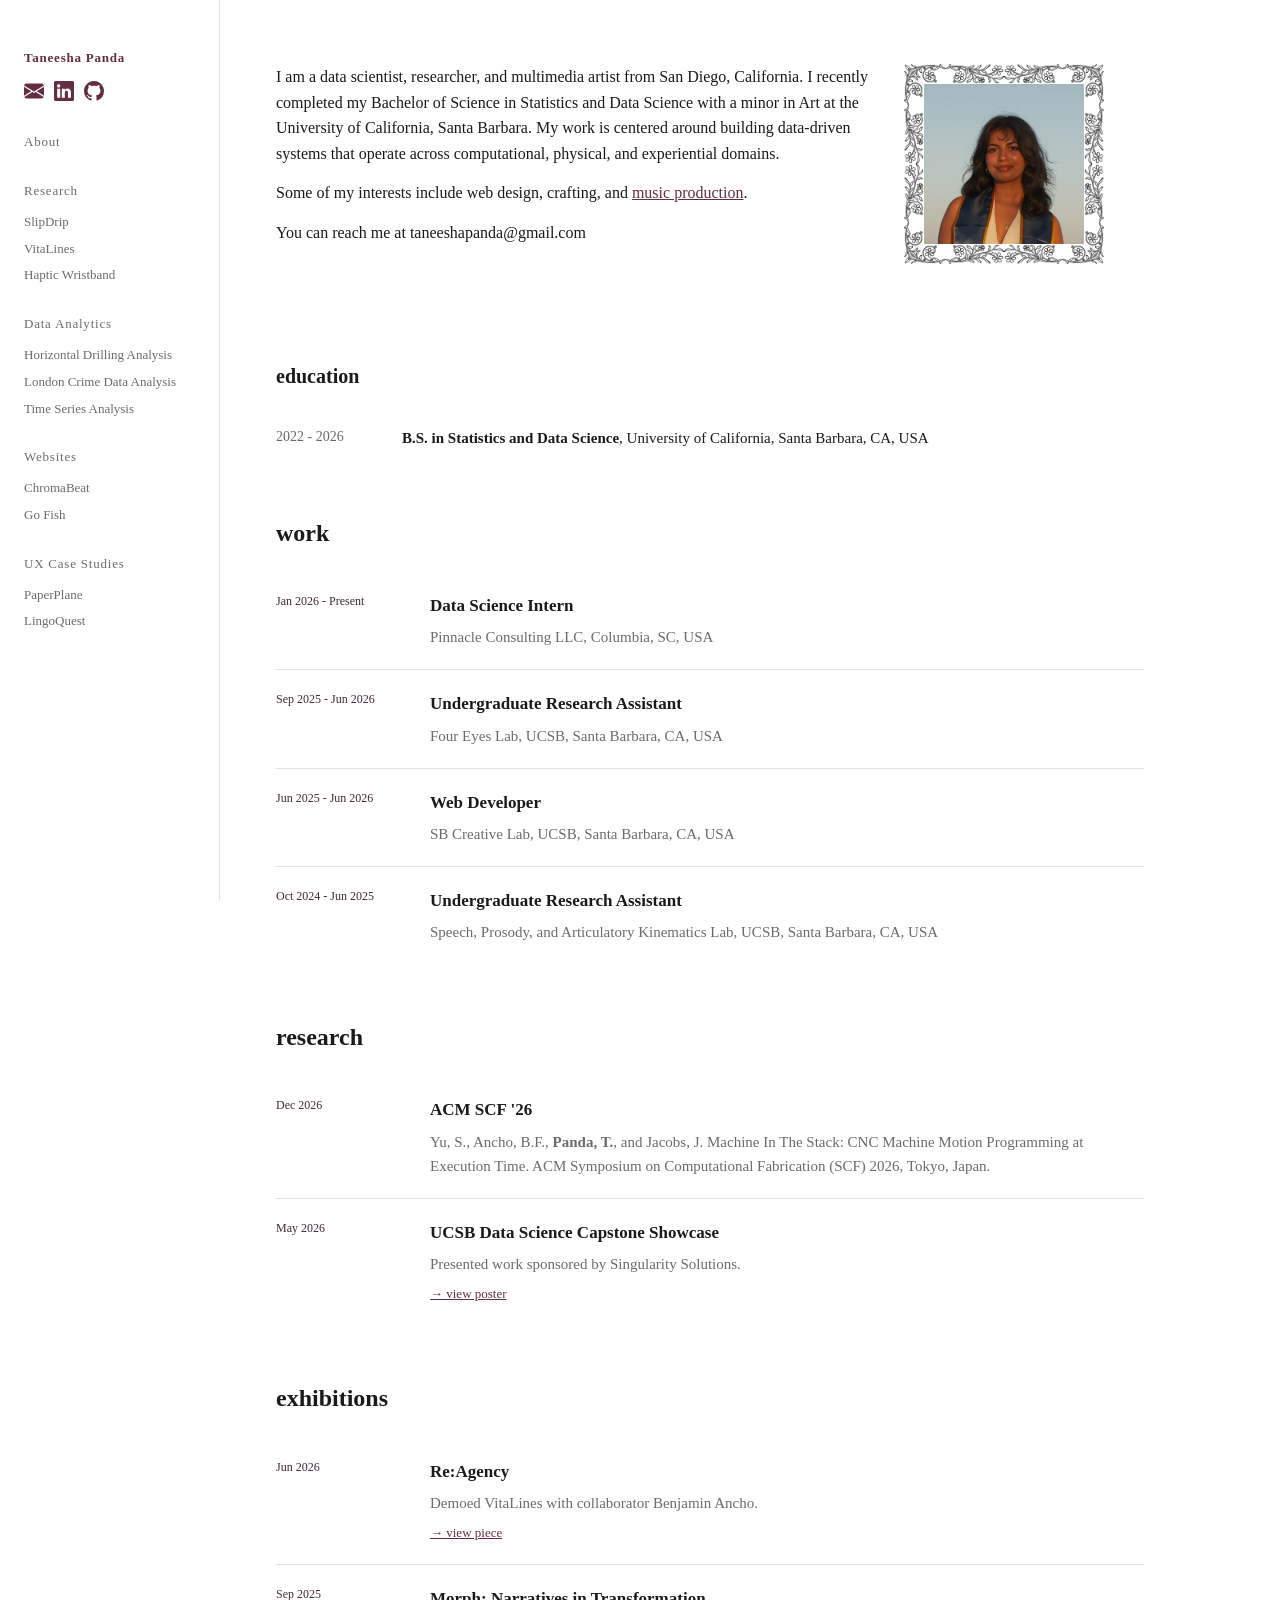
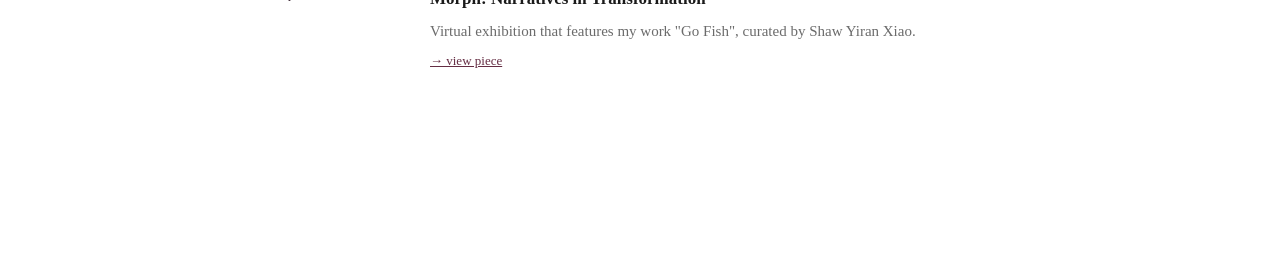
==== index.html @ 79573418 "add files" ====
<!DOCTYPE html>
<html lang="en">
<head>
<meta charset="UTF-8">
<meta name="viewport" content="width=device-width, initial-scale=1.0">
<title>About</title>
<link rel="stylesheet" href="styles.css">
</head>
<body>

 <aside>
  <a class="site-name active" href="index.html"><strong>Taneesha Panda</strong></a>
  <div class="sidebar-links" aria-label="Contact and social links">
    <a rel="noopener noreferrer" href="mailto:taneeshapanda@gmail.com">
      <svg xmlns="http://www.w3.org/2000/svg" width="20" height="20" fill="currentColor" viewBox="0 0 16 16"><path d="M.05 3.555A2 2 0 0 1 2 2h12a2 2 0 0 1 1.95 1.555L8 8.414zM0 4.697v7.104l5.803-3.558zM6.761 8.83l-6.57 4.027A2 2 0 0 0 2 14h12a2 2 0 0 0 1.808-1.144l-6.57-4.027L8 9.586zm3.436-.586L16 11.801V4.697z"></path></svg>
    </a>
    <a href="https://www.linkedin.com/in/taneesha-panda-b0915b29a/">
      <svg xmlns="http://www.w3.org/2000/svg" width="20" height="20" fill="currentColor" viewBox="0 0 16 16"><path d="M0 1.146C0 .513.526 0 1.175 0h13.65C15.474 0 16 .513 16 1.146v13.708c0 .633-.526 1.146-1.175 1.146H1.175C.526 16 0 15.487 0 14.854zm4.943 12.248V6.169H2.542v7.225zm-1.2-8.212c.837 0 1.358-.554 1.358-1.248-.015-.709-.52-1.248-1.342-1.248S2.4 3.226 2.4 3.934c0 .694.521 1.248 1.327 1.248zm4.908 8.212V9.359c0-.216.016-.432.08-.586.173-.431.568-.878 1.232-.878.869 0 1.216.662 1.216 1.634v3.865h2.401V9.25c0-2.22-1.184-3.252-2.764-3.252-1.274 0-1.845.7-2.165 1.193v.025h-.016l.016-.025V6.169h-2.4c.03.678 0 7.225 0 7.225z"></path></svg>
    </a>
    <a href="https://github.com/taneeshapanda21">
      <svg xmlns="http://www.w3.org/2000/svg" width="20" height="20" fill="currentColor" viewBox="0 0 16 16"><path d="M8 0C3.58 0 0 3.58 0 8c0 3.54 2.29 6.53 5.47 7.59.4.07.55-.17.55-.38 0-.19-.01-.82-.01-1.49-2.01.37-2.53-.49-2.69-.94-.09-.23-.48-.94-.82-1.13-.28-.15-.68-.52-.01-.53.63-.01 1.08.58 1.23.82.72 1.21 1.87.87 2.33.66.07-.52.28-.87.51-1.07-1.78-.2-3.64-.89-3.64-3.95 0-.87.31-1.59.82-2.15-.08-.2-.36-1.02.08-2.12 0 0 .67-.21 2.2.82.64-.18 1.32-.27 2-.27s1.36.09 2 .27c1.53-1.04 2.2-.82 2.2-.82.44 1.1.16 1.92.08 2.12.51.56.82 1.27.82 2.15 0 3.07-1.87 3.75-3.65 3.95.29.25.54.73.54 1.48 0 1.07-.01 1.93-.01 2.2 0 .21.15.46.55.38A8.01 8.01 0 0 0 16 8c0-4.42-3.58-8-8-8"></path></svg>
    </a>
  </div>
  <a class="top-link" href="index.html">About</a>

  <div class="nav-group">
    <h3>Research</h3>
    <a href="slipdrip.html">SlipDrip</a>
    <a href="vitalines.html">VitaLines</a>
    <a href="wristband.html">Haptic Wristband</a>
  </div>

  <div class="nav-group">
    <h3>Data Analytics</h3>
    <a href="horizontal-drilling.html">Horizontal Drilling Analysis</a>
    <a href="london-crime.html">London Crime Data Analysis</a>
    <a href="smartwatch-data.html">Time Series Analysis</a>
  </div>

  <div class="nav-group">
    <h3>Websites</h3>
    <a href="chromabeat.html">ChromaBeat</a>
    <a href="go-fish.html">Go Fish</a>
  </div>

  <div class="nav-group">
    <h3>UX Case Studies</h3>
    <a href="paperplane.html">PaperPlane</a>
    <a href="lingoquest.html">LingoQuest</a>
  </div>
</aside>

  <main>
    <section id="bio">
      <div class="about-grid">
        <div>
          <p> I am a data scientist, researcher, and multimedia artist from San Diego, California. 
            I recently completed my Bachelor of Science in Statistics and Data Science with a minor in Art at the University of California, Santa Barbara. 
            My work is centered around building data-driven systems that operate across computational, physical, and experiential domains.
           </p>

          <p> Some of my interests include web design, crafting, and <a href="https://open.spotify.com/artist/4vABCvuelMAEMd6Cy0Afis?si=J0LXGz37RMyeDAVAYNyUkw">music production</a>.</p>
          <p> You can reach me at taneeshapanda@gmail.com</p>
          
        </div>
        <div class="bio-profile">
          <div class="bio-portrait-frame">
            <img class="bio-portrait" src="assets/pfp.JPG" alt="Taneesha Panda">
            <img class="bio-portrait-border" src="assets/border.png" alt="" aria-hidden="true">
          </div>
        </div>
      </div>
    </section>

    
    <section id="education">
      <h2>education</h2>
      <div class="timeline-row">
        <span class="years">2022 - 2026</span>
        <span><strong>B.S. in Statistics and Data Science</strong>, University of California, Santa Barbara, CA, USA</span>
      </div>
    </section>

    <section id="work">
      <h2>work</h2>
      <div class="featured-item">
        <span class="tag">Jan 2026 - Present</span>
        <div>
          <h3>Data Science Intern</h3>
          <p>Pinnacle Consulting LLC, Columbia, SC, USA</p>
        </div>
      </div>

      <div class="featured-item">
        <span class="tag">Sep 2025 - Jun 2026</span>
        <div>
          <h3>Undergraduate Research Assistant</h3>
          <p>Four Eyes Lab, UCSB, Santa Barbara, CA, USA</p>
        </div>
      </div>

      <div class="featured-item">
        <span class="tag">Jun 2025 - Jun 2026</span>
        <div>
          <h3>Web Developer</h3>
          <p>SB Creative Lab, UCSB, Santa Barbara, CA, USA</p>
        </div>
      </div>

      <div class="featured-item">
        <span class="tag">Oct 2024 - Jun 2025</span>
        <div>
          <h3>Undergraduate Research Assistant</h3>
          <p>Speech, Prosody, and Articulatory Kinematics Lab, UCSB, Santa Barbara, CA, USA</p>
        </div>
      </div>
    </section>

    <section id="research">
      <h2>research</h2>
      <div class="featured-item">
        <span class="tag">Dec 2026</span>
        <div>
          <h3>ACM SCF '26</h3>
          <p>Yu, S., Ancho, B.F., <strong>Panda, T.</strong>, and Jacobs, J.
            Machine In The Stack: CNC Machine Motion Programming at Execution Time. ACM Symposium on Computational Fabrication (SCF) 2026, Tokyo, Japan.</p>
            <!-- <a class="item-link" href="assets/scf-26.pdf"> → view paper</a> -->
        </div> 
      </div>

      <div class="featured-item">
        <span class="tag">May 2026</span>
        <div>
          <h3>UCSB Data Science Capstone Showcase</h3>
          <p> Presented work sponsored by Singularity Solutions.</p>
          <a class="item-link" href="https://pstat197.github.io/projects/projects-25-26.html#singularity-solutions">→ view poster</a>
        </div>
      </div>
    </section>

    <section id="exhibitions">
      <h2>exhibitions</h2>

      <div class="featured-item">
        <span class="tag">Jun 2026</span>
        <div>
          <h3>Re:Agency</h3>
          <p> Demoed VitaLines with collaborator Benjamin Ancho.</p>
          <a class="item-link" href="https://show.mat.ucsb.edu/">→ view piece</a>
        </div>
      </div>

      <div class="featured-item">
        <span class="tag">Sep 2025</span>
        <div>
          <h3>Morph: Narratives in Transformation</h3>
          <p> Virtual exhibition that features my work "Go Fish", curated by Shaw Yiran Xiao. </p>
          <a class="item-link" href="https://newart.city/show/morph-narratives-in-transformation">→ view piece</a>
        </div>
      </div>
    </section>
  </main>

</body>
</html>
---- styles.css ----
:root {
  --bg: #ffffff;
    --text: #1a1a1a;
    --muted: #6b6b6b;
    --accent: #3e2a37;
    --link: #652d43;
    --border: #e5e2da;
    --font: 'Inter', -apple-system, 'Segoe UI', sans-serif;
}

* { box-sizing: border-box; }

body {
  margin: 0;
  background: var(--bg);
  color: var(--text);
  font-family: var(--serif);
  line-height: 1.6;
  display: flex;
  min-height: 100vh;
}

/*sidebar */
aside {
  width: 220px;
  flex-shrink: 0;
  padding: 48px 24px;
  border-right: 1px solid var(--border);
  font-family: var(--mono);
  font-size: 14px;
  position: sticky;
  top: 0;
  height: 100vh;
  overflow-y: auto;
}

aside .site-name {
  color: var(--link);
  font-size: 13px;
  letter-spacing: 0.06em;
  font-weight: 500;
  text-decoration: none;
  display: block;
  margin-bottom: 12px;
}

.sidebar-links {
  display: flex;
  gap: 10px;
  margin-bottom: 24px;
}
.sidebar-links a { display: block; }
.sidebar-links img { display: block; width: 20px; height: 20px; object-fit: contain; }

aside > a.top-link {
  display: block;
  color: var(--muted);
  font-size: 13px;
  letter-spacing: 0.06em;
  font-weight: 500;
  text-decoration: none;
  margin-bottom: 24px;
}
aside > a.top-link:hover,
aside > a.top-link.active { color: var(--link); }

aside .nav-group { margin-top: 28px; }
aside .nav-group h3 {
  font-size: 13px;
  letter-spacing: 0.06em;
  color: var(--muted);
  margin: 0 0 10px;
  font-weight: 500;
}
aside .nav-group a {
  display: block;
  font-size: 13px;
  color: var(--muted);
  text-decoration: none;
  margin-bottom: 6px;
}
aside .nav-group a:hover,
aside .nav-group a.active { color: var(--link); }

main {
  flex: 1;
  max-width: 980px;
  padding: 64px 56px 120px;
}

section { margin-bottom: 54px; }
#bio { margin-bottom: 96px; }
a { color: var(--link); }


/* about */
.glyph { font-size: 56px; font-weight: 400; margin: 0 0 48px; }

.about-grid {
  display: grid;
  grid-template-columns: minmax(0, 1.4fr) 240px;
  gap: 32px;
}
.about-grid p { margin: 0 0 14px; }
.bio-profile { display: flex; flex-direction: column; align-items: flex-start; }
.bio-portrait-frame {
  width: 200px;
  height: 200px;
  position: relative;
  justify-self: start;
}
.bio-portrait {
  position: absolute;
  inset: 20px;
  width: 160px;
  height: 160px;
  object-fit: cover;
}
.bio-portrait-border {
  position: absolute;
  inset: 0;
  width: 100%;
  height: 100%;
  object-fit: contain;
  pointer-events: none;
}

.relevant-links ul {
  display: flex;
  gap: 14px;
  list-style: none;
  padding: 0;
  margin: 14px 20px 0;
}
.relevant-links li { margin: 0; }
.relevant-links a { display: block; }
.relevant-links img { display: block; }

#featured h2, #education h2 { font-size: 20px; margin-bottom: 24px; }

.featured-item {
  display: grid;
  grid-template-columns: 130px 1fr;
  gap: 24px;
  padding: 20px 0;
  border-bottom: 1px solid var(--border);
}
.featured-item:last-child { border-bottom: none; }
.featured-item .tag {
  font-family: var(--mono);
  font-size: 12px;
  color: var(--accent);
}
.featured-item h3 { margin: 0 0 6px; font-size: 17px; }
.featured-item p { margin: 0; color: var(--muted); font-size: 15px; }
.featured-item a.item-link { font-family: var(--mono); font-size: 13px; display: inline-block; margin-top: 8px; }

.timeline-row {
  display: flex;
  gap: 16px;
  padding: 10px 0;
  border-bottom: 1px solid var(--border);
  font-size: 15px;
  flex-wrap: wrap;
}
.timeline-row:last-child { border-bottom: none; }
.timeline-row .years { font-family: var(--mono); color: var(--muted); width: 110px; flex-shrink: 0; font-size: 14px; }




/* project page  */
.project-header { margin-bottom: 20px; max-width: 980px; }
.project-header .tag {
  font-family: var(--mono);
  font-size: 12px;
  color: var(--accent);
  display: block;
  margin-bottom: 10px;
}
.project-header h1 { font-size: 32px; margin: 0 0 10px; }
.project-header .meta { font-family: var(--mono); font-size: 13px; color: var(--muted); }

.project-body p { margin: 0 0 20px; }
.project-links {
  font-family: var(--mono);
  font-size: 14px;
  margin: 24px 0 40px;
}
.project-links a { display: inline-block; margin-right: 20px; }

.project-media { display: grid; gap: 16px; margin-top: 32px; }
.project-media img, .project-media video { width: 100%; display: block; }

.back-link { font-family: var(--mono); font-size: 13px; display: inline-block; margin-top: 40px; }

@media (max-width: 800px) {
  body { flex-direction: column; }
  aside { position: static; height: auto; width: 100%; border-right: none; border-bottom: 1px solid var(--border); }
  .about-grid, .featured-item { grid-template-columns: 1fr; }
  .bio-portrait-frame { width: 128px; height: 128px; }
  .bio-portrait { inset: 14px; width: 100px; height: 100px; }
}
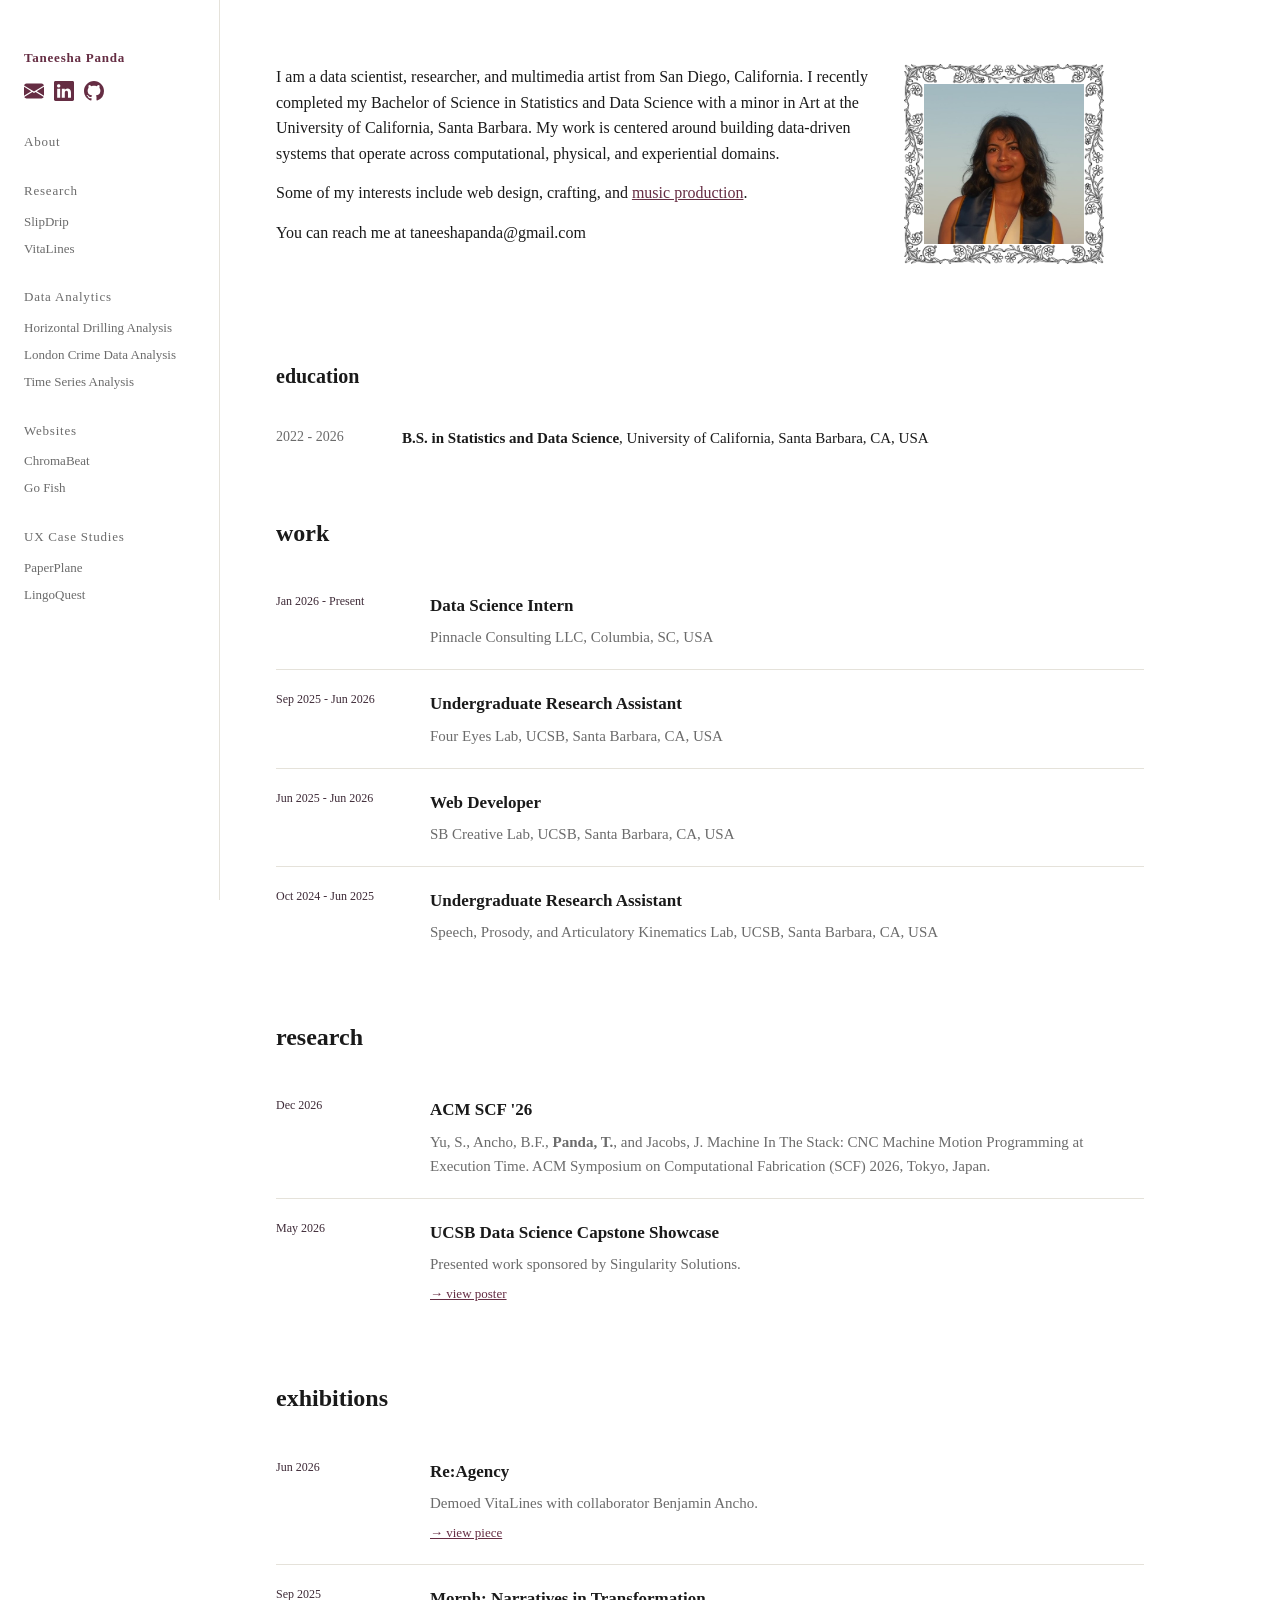
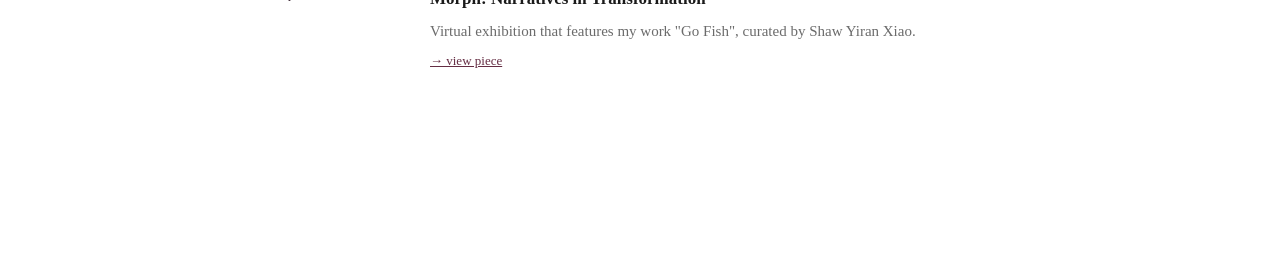
==== commit 068dc935: "edit navbar" ====
--- a/index.html
+++ b/index.html
@@ -27,7 +27,6 @@
     <h3>Research</h3>
     <a href="slipdrip.html">SlipDrip</a>
     <a href="vitalines.html">VitaLines</a>
-    <a href="wristband.html">Haptic Wristband</a>
   </div>
 
   <div class="nav-group">
--- a/styles.css
+++ b/styles.css
@@ -32,7 +32,12 @@
   top: 0;
   height: 100vh;
   overflow-y: auto;
-}
+  scrollbar-width: none;
+  -ms-overflow-style: none;
+}
+
+aside::-webkit-scrollbar { display: none; }
+
 
 aside .site-name {
   color: var(--link);
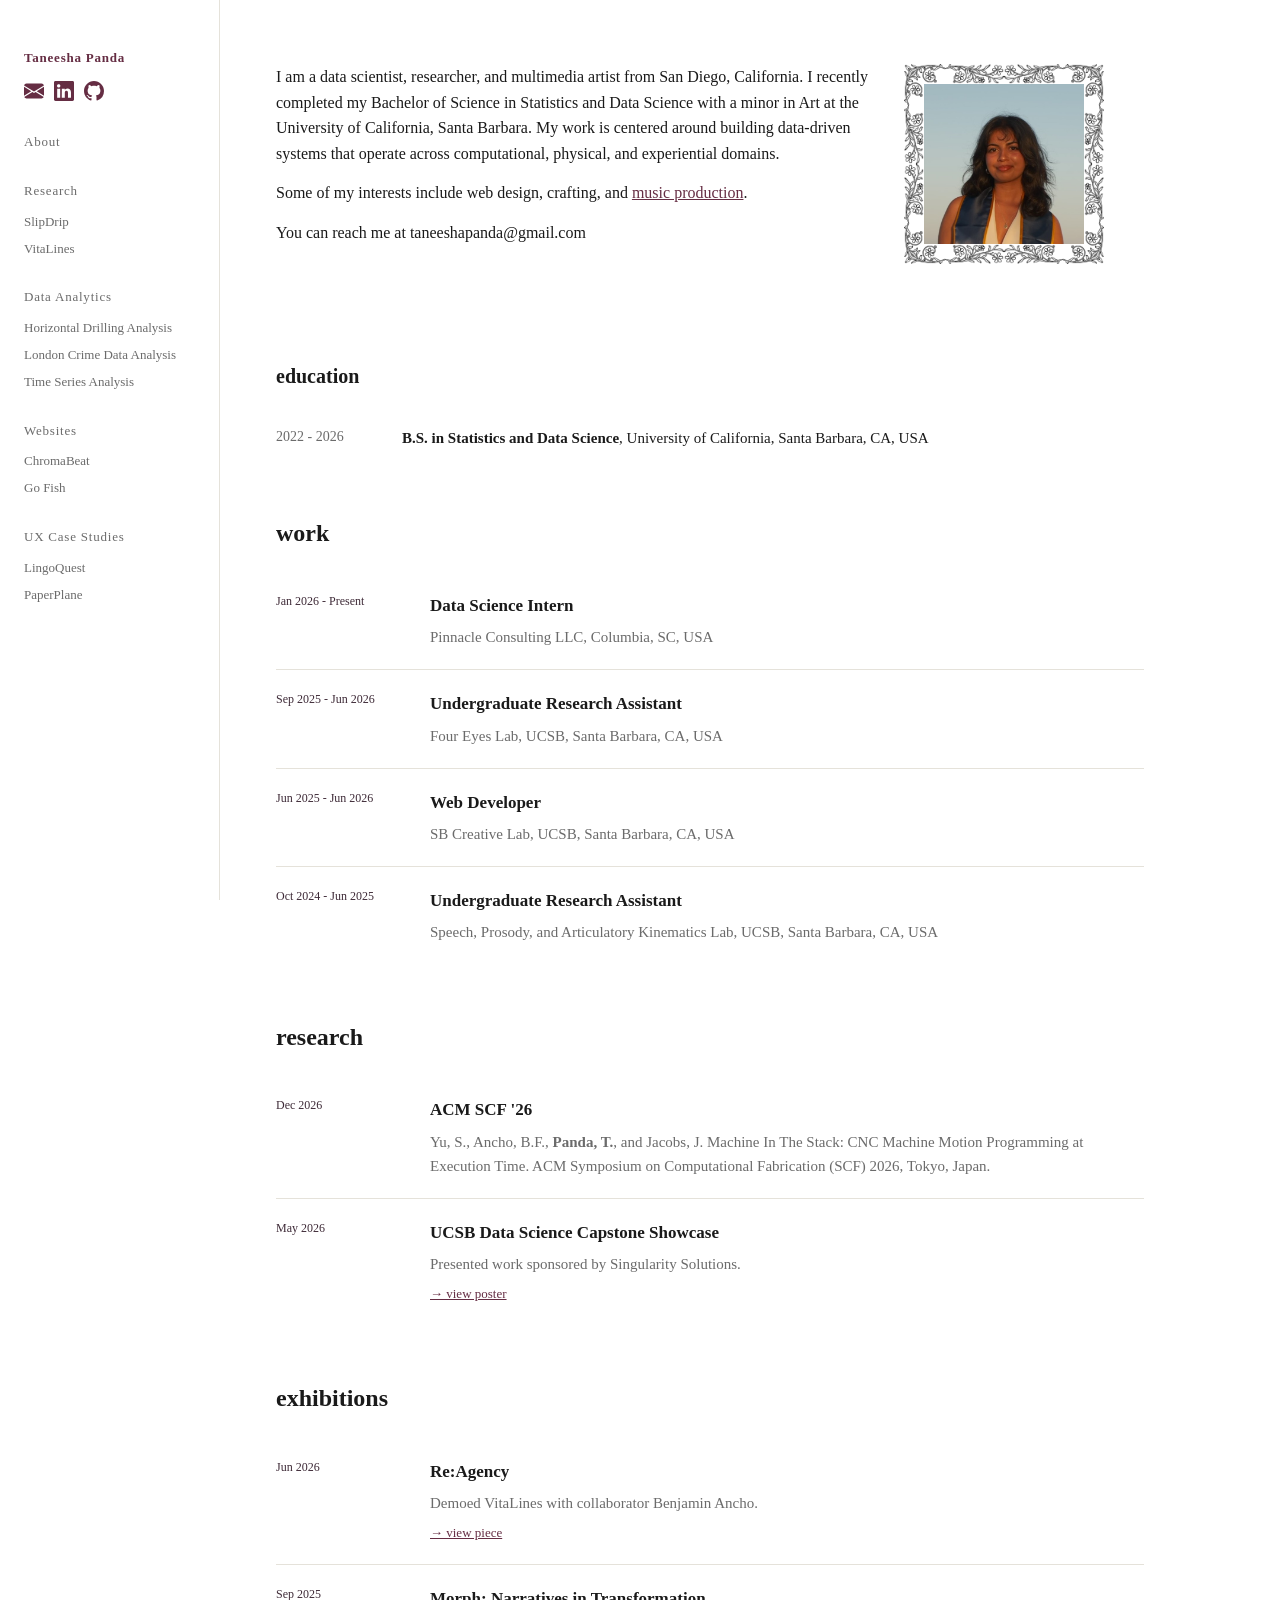
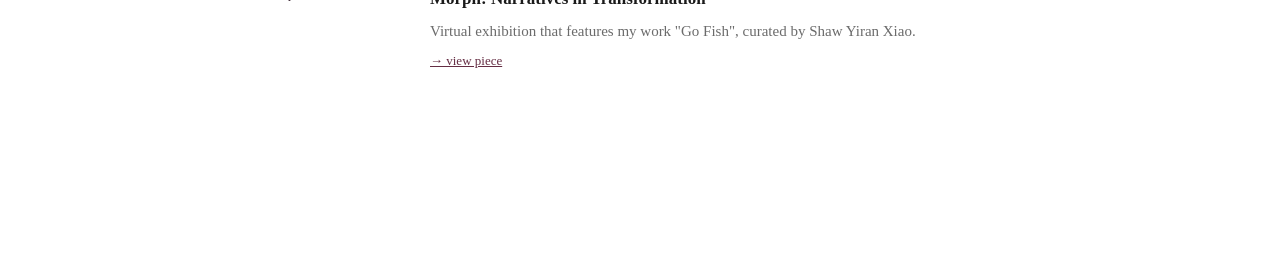
==== commit 5dad822f: "changing order navbar" ====
--- a/index.html
+++ b/index.html
@@ -8,7 +8,7 @@
 </head>
 <body>
 
- <aside>
+<aside>
   <a class="site-name active" href="index.html"><strong>Taneesha Panda</strong></a>
   <div class="sidebar-links" aria-label="Contact and social links">
     <a rel="noopener noreferrer" href="mailto:taneeshapanda@gmail.com">
@@ -44,8 +44,8 @@
 
   <div class="nav-group">
     <h3>UX Case Studies</h3>
+    <a href="lingoquest.html">LingoQuest</a>
     <a href="paperplane.html">PaperPlane</a>
-    <a href="lingoquest.html">LingoQuest</a>
   </div>
 </aside>
 
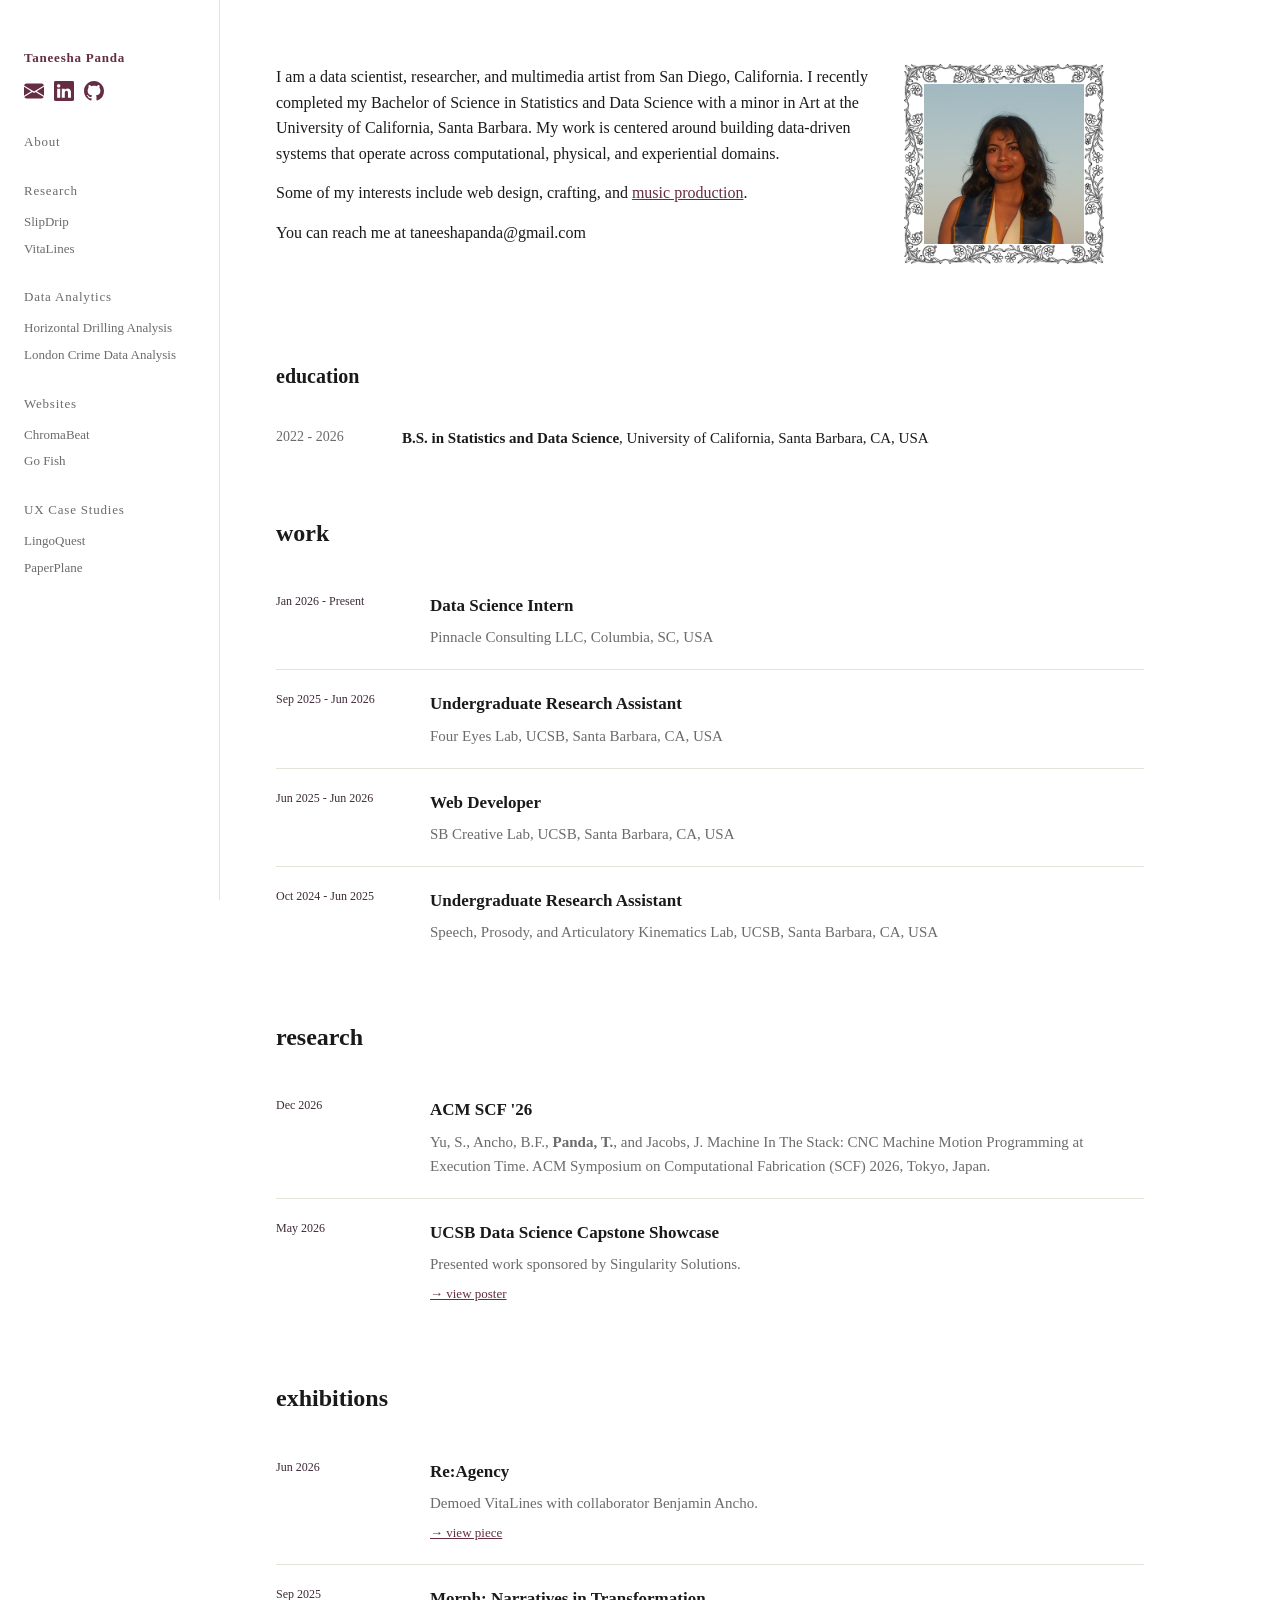
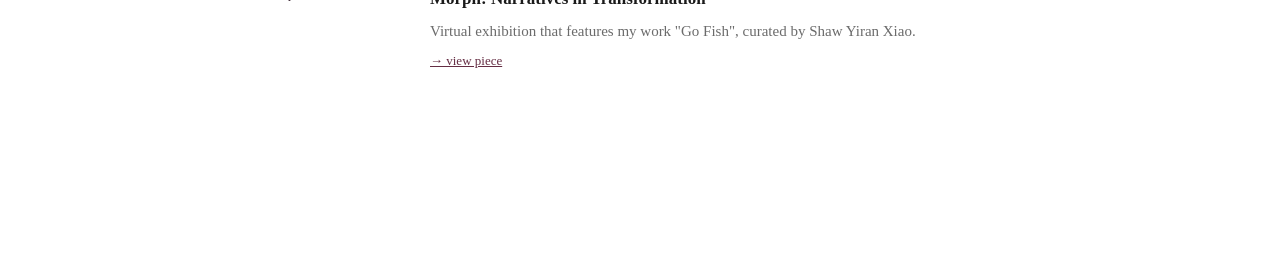
==== commit 35f4a739: "edit navbar" ====
--- a/index.html
+++ b/index.html
@@ -33,7 +33,6 @@
     <h3>Data Analytics</h3>
     <a href="horizontal-drilling.html">Horizontal Drilling Analysis</a>
     <a href="london-crime.html">London Crime Data Analysis</a>
-    <a href="smartwatch-data.html">Time Series Analysis</a>
   </div>
 
   <div class="nav-group">
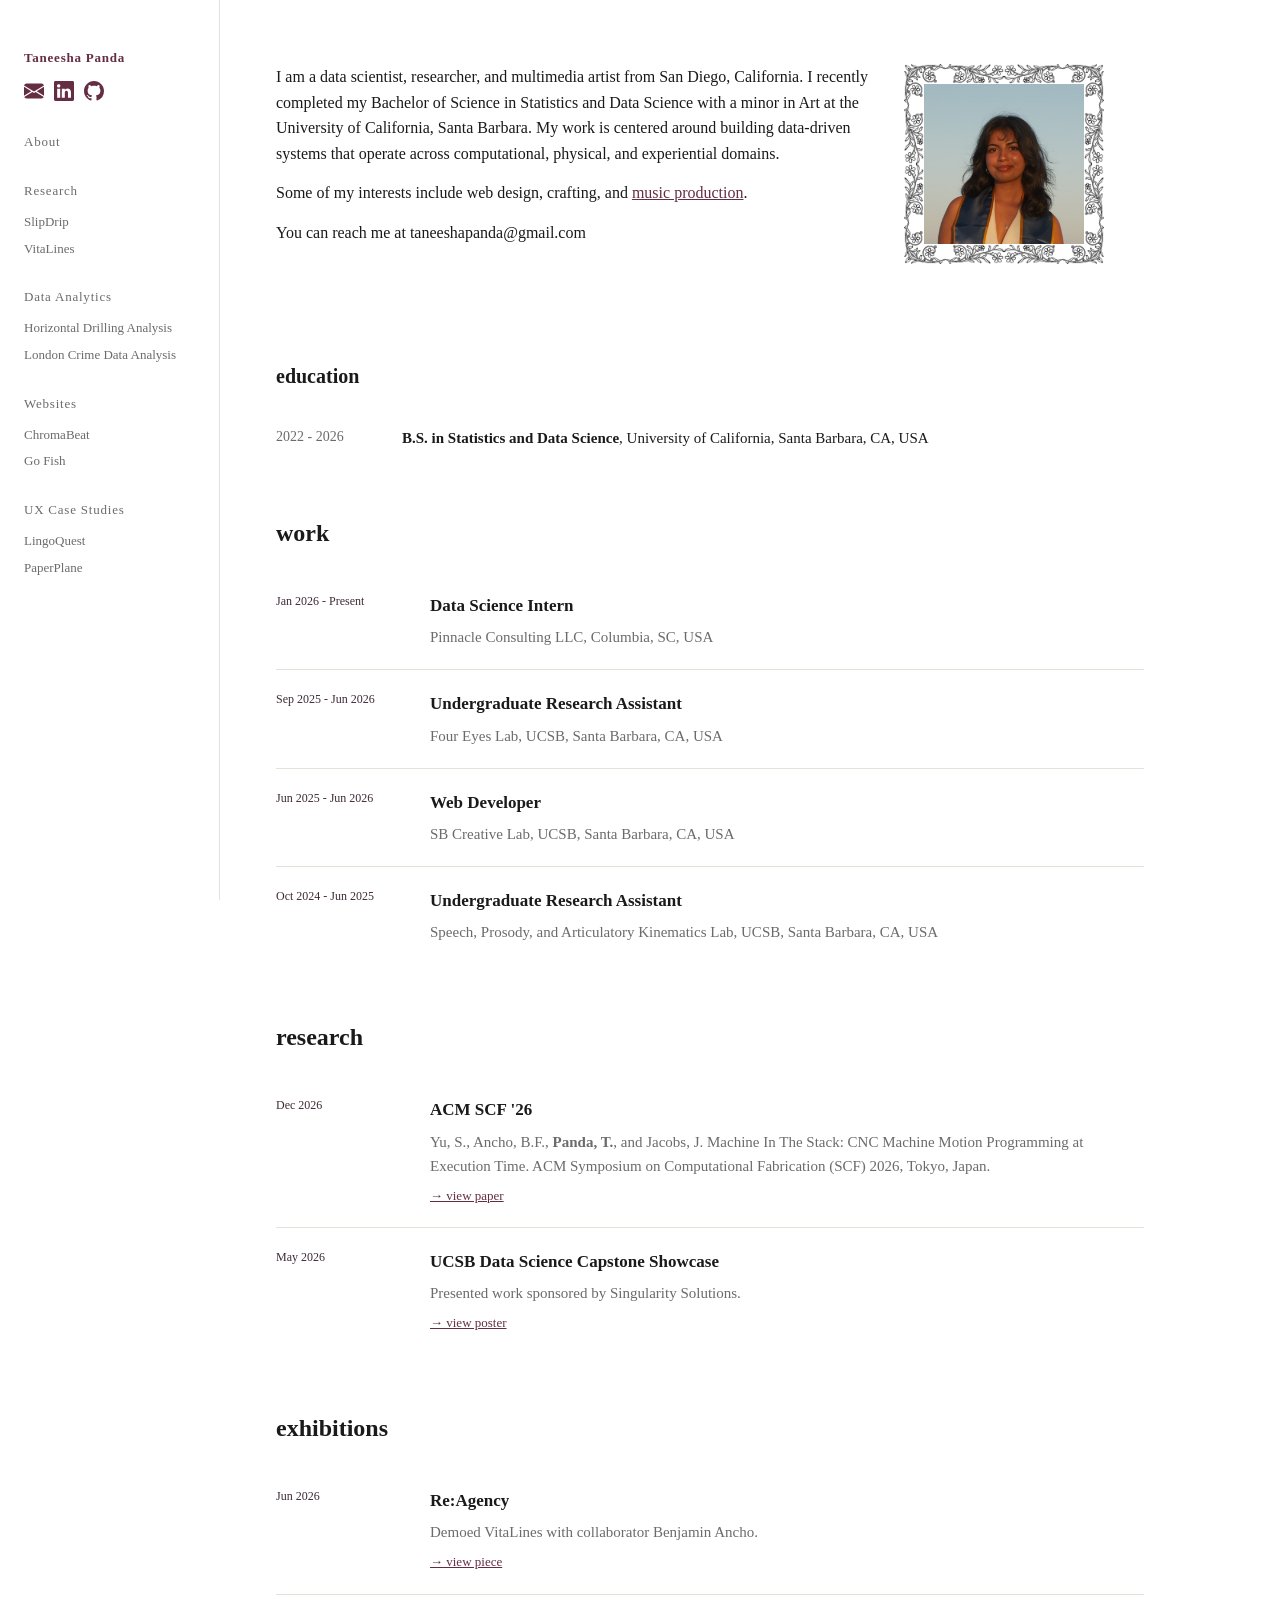
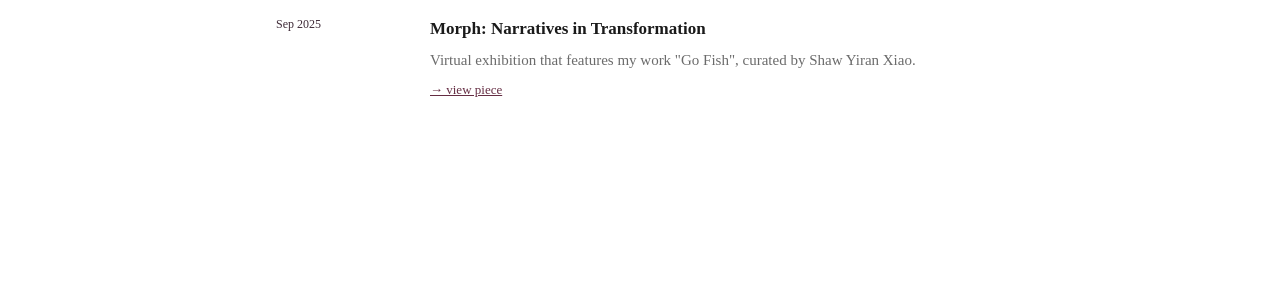
==== commit 0393b5d1: "Update index.html" ====
--- a/index.html
+++ b/index.html
@@ -122,7 +122,7 @@
           <h3>ACM SCF '26</h3>
           <p>Yu, S., Ancho, B.F., <strong>Panda, T.</strong>, and Jacobs, J.
             Machine In The Stack: CNC Machine Motion Programming at Execution Time. ACM Symposium on Computational Fabrication (SCF) 2026, Tokyo, Japan.</p>
-            <!-- <a class="item-link" href="assets/scf-26.pdf"> → view paper</a> -->
+            <a class="item-link" href="https://doi.org/10.1145/3828611.3845650"> → view paper</a>
         </div> 
       </div>
 
